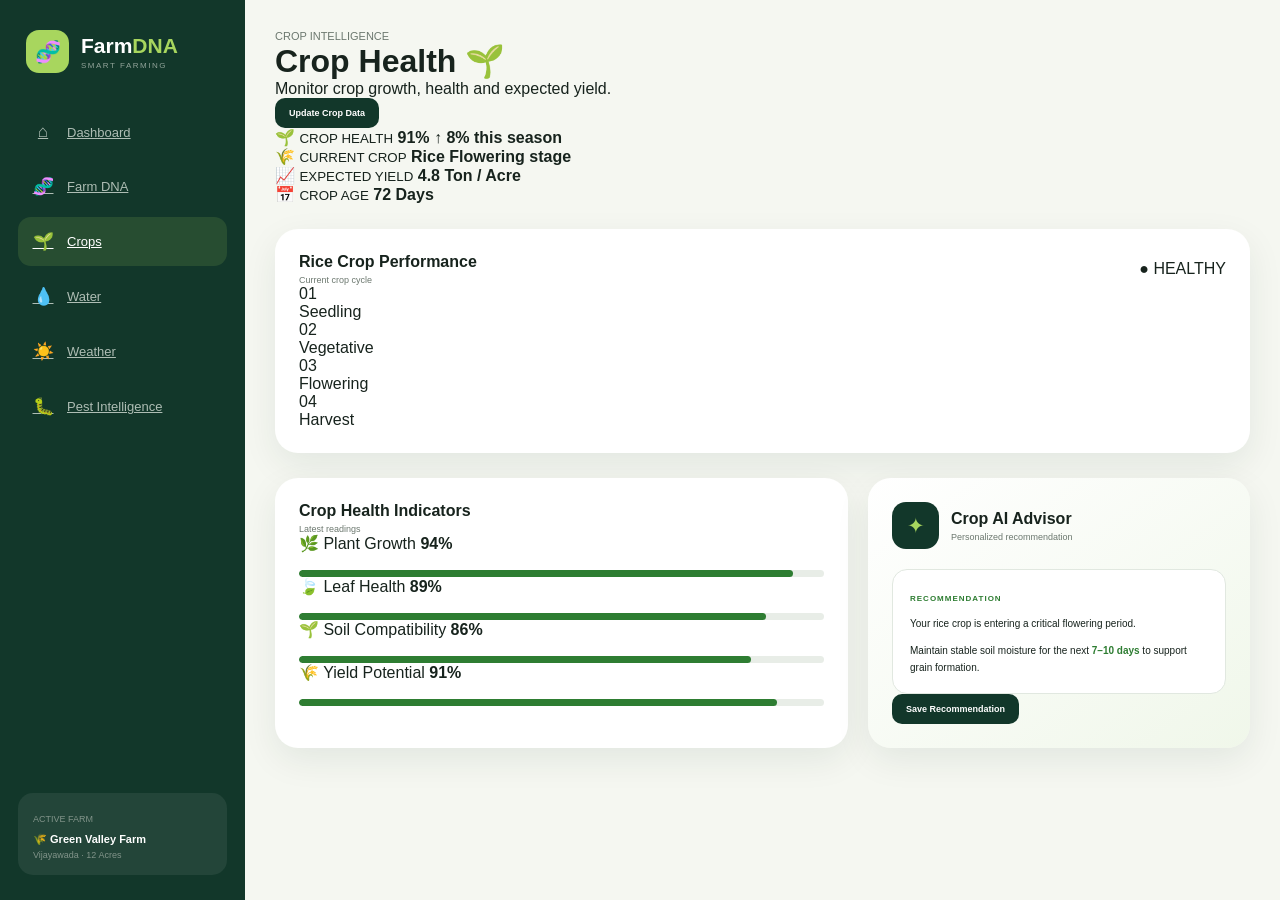
==== crops.html @ 9165e1a8 "Add crops.html for crop monitoring interface This file contains the HTML structure for the Crops pag" ====
<!DOCTYPE html>
<html lang="en">

<head>
    <meta charset="UTF-8">
    <meta name="viewport" content="width=device-width, initial-scale=1.0">

    <title>FarmDNA | Crops</title>

    <link rel="stylesheet" href="style.css">
</head>

<body>

<aside class="sidebar">

    <div class="logo">
        <div class="logo-icon">🧬</div>

        <div>
            <h2>Farm<span>DNA</span></h2>
            <p>SMART FARMING</p>
        </div>
    </div>

    <nav>

        <a href="index.html" class="nav-item">
            <span>⌂</span> Dashboard
        </a>

        <a href="dnapage.html" class="nav-item">
            <span>🧬</span> Farm DNA
        </a>

        <a href="crops.html" class="nav-item active">
            <span>🌱</span> Crops
        </a>

        <a href="water.html" class="nav-item">
            <span>💧</span> Water
        </a>

        <a href="weather.html" class="nav-item">
            <span>☀️</span> Weather
        </a>

        <a href="pest.html" class="nav-item">
            <span>🐛</span> Pest Intelligence
        </a>

    </nav>

    <div class="farm-mini">
        <small>ACTIVE FARM</small>
        <strong>🌾 Green Valley Farm</strong>
        <p>Vijayawada · 12 Acres</p>
    </div>

</aside>


<main class="main">

<header class="page-header">

    <div>
        <p class="date">CROP INTELLIGENCE</p>
        <h1>Crop Health 🌱</h1>
        <p class="page-subtitle">
            Monitor crop growth, health and expected yield.
        </p>
    </div>

    <button class="dark-btn"
        onclick="showToast('Crop Intelligence','Crop data updated successfully.')">
        Update Crop Data
    </button>

</header>


<section class="stats-grid">

    <div class="stat-card">
        <span>🌱</span>
        <small>CROP HEALTH</small>
        <strong>91%</strong>
        <b>↑ 8% this season</b>
    </div>

    <div class="stat-card">
        <span>🌾</span>
        <small>CURRENT CROP</small>
        <strong>Rice</strong>
        <b>Flowering stage</b>
    </div>

    <div class="stat-card">
        <span>📈</span>
        <small>EXPECTED YIELD</small>
        <strong>4.8</strong>
        <b>Ton / Acre</b>
    </div>

    <div class="stat-card">
        <span>📅</span>
        <small>CROP AGE</small>
        <strong>72</strong>
        <b>Days</b>
    </div>

</section>


<section class="section">

    <div class="card crop-main-card">

        <div class="card-header">

            <div>
                <h2>Rice Crop Performance</h2>
                <p>Current crop cycle</p>
            </div>

            <span class="status-pill">● HEALTHY</span>

        </div>


        <div class="crop-progress">

            <div class="crop-stage">
                <span>01</span>
                <p>Seedling</p>
            </div>

            <div class="stage-line completed"></div>

            <div class="crop-stage">
                <span>02</span>
                <p>Vegetative</p>
            </div>

            <div class="stage-line completed"></div>

            <div class="crop-stage current-stage">
                <span>03</span>
                <p>Flowering</p>
            </div>

            <div class="stage-line"></div>

            <div class="crop-stage">
                <span>04</span>
                <p>Harvest</p>
            </div>

        </div>

    </div>

</section>


<section class="two-column section">

    <div class="card">

        <div class="card-header">
            <div>
                <h2>Crop Health Indicators</h2>
                <p>Latest readings</p>
            </div>
        </div>


        <div class="indicator">

            <div>
                <span>🌿 Plant Growth</span>
                <strong>94%</strong>
            </div>

            <div class="progress">
                <div style="width:94%"></div>
            </div>

        </div>


        <div class="indicator">

            <div>
                <span>🍃 Leaf Health</span>
                <strong>89%</strong>
            </div>

            <div class="progress">
                <div style="width:89%"></div>
            </div>

        </div>


        <div class="indicator">

            <div>
                <span>🌱 Soil Compatibility</span>
                <strong>86%</strong>
            </div>

            <div class="progress">
                <div style="width:86%"></div>
            </div>

        </div>


        <div class="indicator">

            <div>
                <span>🌾 Yield Potential</span>
                <strong>91%</strong>
            </div>

            <div class="progress">
                <div style="width:91%"></div>
            </div>

        </div>

    </div>


    <div class="card ai-card">

        <div class="ai-title">

            <div class="ai-icon">✦</div>

            <div>
                <h2>Crop AI Advisor</h2>
                <p>Personalized recommendation</p>
            </div>

        </div>


        <div class="ai-message">

            <strong>RECOMMENDATION</strong>

            <p>
                Your rice crop is entering a critical
                flowering period.
            </p>

            <p>
                Maintain stable soil moisture for the
                next <b>7–10 days</b> to support grain
                formation.
            </p>

        </div>


        <button class="dark-btn full-btn"
            onclick="showToast('Crop AI','Recommendation saved to farm plan.')">
            Save Recommendation
        </button>

    </div>

</section>

</main>


<div id="toast" class="toast">
    <strong>FarmDNA</strong>
    <span>Action completed.</span>
</div>

<script src="script.js"></script>

</body>
</html>
---- style.css ----
:root {

    --forest: #12372A;
    --green: #2E7D32;
    --lime: #A8D65E;

    --background: #F5F7F1;
    --white: #FFFFFF;

    --text: #17231D;
    --muted: #6C786F;

    --border: #E1E8E0;

    --blue: #4B91B8;
    --red: #D95C4F;

    --shadow:
        0 12px 35px rgba(18,55,42,0.08);
}


* {
    margin: 0;
    padding: 0;
    box-sizing: border-box;
}


body {

    font-family:
        Inter,
        Arial,
        Helvetica,
        sans-serif;

    background: var(--background);

    color: var(--text);

    min-height: 100vh;
}


button {

    font-family: inherit;

    cursor: pointer;

    border: none;
}


/* =========================
SIDEBAR
========================= */

.sidebar {

    width: 245px;

    position: fixed;

    top: 0;
    bottom: 0;
    left: 0;

    background: var(--forest);

    color: white;

    padding: 25px 18px;

    z-index: 50;
}


.logo {

    display: flex;

    align-items: center;

    gap: 12px;

    padding: 5px 8px 35px;
}


.logo-icon {

    width: 43px;
    height: 43px;

    display: flex;

    justify-content: center;
    align-items: center;

    background: var(--lime);

    color: var(--forest);

    border-radius: 13px;

    font-size: 21px;
}


.logo h2 {

    font-size: 21px;
}


.logo h2 span {

    color: var(--lime);
}


.logo p {

    font-size: 8px;

    color: #91A399;

    margin-top: 3px;

    letter-spacing: 1.5px;
}


.sidebar nav {

    display: flex;

    flex-direction: column;

    gap: 6px;
}


.nav-item {

    width: 100%;

    padding: 14px;

    border-radius: 13px;

    background: transparent;

    color: #AEBDB4;

    text-align: left;

    display: flex;

    align-items: center;

    gap: 13px;

    font-size: 13px;

    transition: .2s;
}


.nav-item:hover {

    background: rgba(255,255,255,.07);

    color: white;
}


.nav-item.active {

    background:
        rgba(168,214,94,.14);

    color: white;
}


.nav-item span {

    width: 22px;

    text-align: center;

    font-size: 17px;
}


.farm-mini {

    position: absolute;

    left: 18px;
    right: 18px;
    bottom: 25px;

    padding: 15px;

    border-radius: 15px;

    background:
        rgba(255,255,255,.07);
}


.farm-mini small {

    color: #82948A;

    font-size: 9px;
}


.farm-mini strong {

    display: block;

    margin-top: 7px;

    font-size: 11px;
}


.farm-mini p {

    color: #82948A;

    font-size: 9px;

    margin-top: 4px;
}


/* =========================
MAIN
========================= */

.main {

    margin-left: 245px;

    padding: 30px;

    max-width: 1550px;
}


/* =========================
HEADER
========================= */

.header {

    display: flex;

    justify-content: space-between;

    align-items: center;

    margin-bottom: 20px;
}


.date {

    color: var(--muted);

    font-size: 11px;
}


.header h1 {

    font-size: 27px;

    margin-top: 7px;
}


.header-actions {

    display: flex;

    gap: 10px;

    align-items: center;
}


.notification {

    width: 43px;
    height: 43px;

    background: white;

    border: 1px solid var(--border);

    border-radius: 13px;

    font-size: 18px;

    position: relative;
}


.notification span {

    width: 7px;
    height: 7px;

    border-radius: 50%;

    background: var(--red);

    position: absolute;

    right: 9px;
    top: 8px;
}


.profile {

    width: 43px;
    height: 43px;

    border-radius: 13px;

    background: var(--forest);

    color: var(--lime);

    display: flex;

    align-items: center;
    justify-content: center;

    font-weight: bold;
}


/* =========================
FARM SELECTOR
========================= */

.farm-selector {

    display: flex;

    align-items: center;

    gap: 12px;

    background: white;

    border: 1px solid var(--border);

    border-radius: 15px;

    width: fit-content;

    padding: 9px 14px;

    margin-bottom: 20px;
}


.farm-selector-icon {

    width: 37px;
    height: 37px;

    background: #EEF5E8;

    border-radius: 11px;

    display: flex;

    align-items: center;
    justify-content: center;
}


.farm-selector small {

    display: block;

    color: var(--muted);

    font-size: 8px;
}


.farm-selector strong {

    display: block;

    margin-top: 3px;

    font-size: 12px;
}


.arrow {

    margin-left: 15px;

    color: var(--muted);
}


/* =========================
HERO
========================= */

.hero-section {

    display: grid;

    grid-template-columns:
        1.5fr .7fr;

    gap: 20px;
}


.hero {

    min-height: 280px;

    border-radius: 25px;

    padding: 32px;

    background: var(--forest);

    color: white;

    position: relative;

    overflow: hidden;
}


.hero:after {

    content: "";

    position: absolute;

    width: 420px;
    height: 420px;

    border: 1px solid
        rgba(168,214,94,.12);

    border-radius: 50%;

    right: -190px;

    top: -170px;
}


.hero-content {

    position: relative;

    z-index: 2;
}


.eyebrow {

    color: var(--lime);

    font-size: 10px;

    font-weight: bold;

    letter-spacing: 1.5px;
}


.hero h2 {

    font-size: 30px;

    line-height: 1.15;

    margin-top: 12px;
}


.hero h2 span {

    color: var(--lime);
}


.hero-description {

    color: #B6C6BC;

    max-width: 510px;

    font-size: 12px;

    line-height: 1.7;

    margin-top: 12px;
}


.primary-btn {

    margin-top: 23px;

    padding: 12px 17px;

    border-radius: 11px;

    background: var(--lime);

    color: var(--forest);

    font-weight: bold;

    font-size: 11px;

    transition: .2s;
}


.primary-btn:hover {

    transform: translateY(-2px);

    box-shadow:
        0 8px 20px
        rgba(168,214,94,.2);
}


.primary-btn span {

    margin-left: 8px;
}


/* =========================
DNA VISUAL
========================= */

.dna-visual {

    position: absolute;

    right: 65px;

    top: 57px;

    width: 165px;
    height: 165px;

    border-radius: 50%;

    border: 2px solid
        rgba(168,214,94,.45);

    display: flex;

    align-items: center;
    justify-content: center;
}


.orbit {

    position: absolute;

    border-radius: 50%;

    border: 1px dashed
        rgba(168,214,94,.3);
}


.orbit-1 {

    width: 125px;
    height: 125px;
}


.orbit-2 {

    width: 90px;
    height: 90px;

    border-style: solid;

    border-color:
        rgba(168,214,94,.18);
}


.dna-score {

    text-align: center;

    z-index: 2;
}


.dna-score strong {

    display: block;

    font-size: 37px;
}


.dna-score small {

    color: var(--lime);

    font-size: 8px;

    font-weight: bold;
}


/* =========================
WEATHER
========================= */

.weather-card {

    background: white;

    border-radius: 25px;

    padding: 24px;

    box-shadow: var(--shadow);
}


.weather-top {

    display: flex;

    justify-content: space-between;
}


.weather-top h3 {

    font-size: 14px;
}


.weather-top p {

    color: var(--muted);

    font-size: 9px;

    margin-top: 5px;
}


.weather-icon {

    font-size: 34px;
}


.temperature {

    font-size: 42px;

    font-weight: 800;

    margin-top: 22px;
}


.weather-status {

    color: var(--green);

    font-size: 10px;

    font-weight: bold;

    margin-top: 3px;
}


.weather-details {

    display: flex;

    gap: 23px;

    margin-top: 24px;
}


.weather-details small {

    display: block;

    color: var(--muted);

    font-size: 8px;
}


.weather-details strong {

    display: block;

    font-size: 11px;

    margin-top: 4px;
}


/* =========================
SECTIONS
========================= */

.section {

    margin-top: 25px;
}


.section-header {

    display: flex;

    justify-content: space-between;

    align-items: center;

    margin-bottom: 13px;
}


.section-header h2 {

    font-size: 16px;
}


.text-btn {

    background: transparent;

    color: var(--green);

    font-size: 10px;

    font-weight: bold;
}


/* =========================
QUICK ACTIONS
========================= */

.quick-actions {

    display: grid;

    grid-template-columns:
        repeat(6,1fr);

    gap: 11px;
}


.quick-card {

    background: white;

    border: 1px solid var(--border);

    border-radius: 16px;

    padding: 16px 10px;

    transition: .2s;
}


.quick-card:hover {

    transform: translateY(-4px);

    box-shadow: var(--shadow);
}


.quick-card div {

    width: 40px;
    height: 40px;

    margin: auto;

    border-radius: 11px;

    background: #EEF5E8;

    display: flex;

    align-items: center;
    justify-content: center;

    font-size: 18px;
}


.quick-card span {

    display: block;

    margin-top: 9px;

    font-size: 10px;

    font-weight: bold;

    color: var(--text);
}


/* =========================
TWO COLUMN
========================= */

.two-column {

    display: grid;

    grid-template-columns:
        1.2fr .8fr;

    gap: 20px;
}


.card {

    background: white;

    border-radius: 23px;

    padding: 24px;

    box-shadow: var(--shadow);
}


.card-header {

    display: flex;

    justify-content: space-between;

    align-items: center;
}


.card-header h2 {

    font-size: 16px;
}


.card-header p {

    color: var(--muted);

    font-size: 9px;

    margin-top: 4px;
}


/* =========================
DNA PASSPORT
========================= */

.dna-passport {

    display: flex;

    align-items: center;

    gap: 30px;

    margin-top: 22px;
}


.dna-ring {

    width: 175px;
    height: 175px;

    flex-shrink: 0;

    border-radius: 50%;

    background:
        conic-gradient(
            var(--green)
            0deg 313deg,
            #E5EAE3
            313deg 360deg
        );

    display: flex;

    align-items: center;
    justify-content: center;
}


.dna-ring-inner {

    width: 133px;
    height: 133px;

    background: white;

    border-radius: 50%;

    display: flex;

    align-items: center;
    justify-content: center;

    flex-direction: column;
}


.dna-ring-inner strong {

    font-size: 38px;
}


.dna-ring-inner small {

    color: var(--muted);

    font-size: 8px;

    margin-top: 2px;
}


.dna-properties {

    display: grid;

    grid-template-columns:
        repeat(2,1fr);

    gap: 9px;

    flex: 1;
}


.property {

    padding: 11px;

    border-radius: 13px;

    background: var(--background);
}


.property span {

    display: block;

    color: var(--muted);

    font-size: 9px;
}


.property strong {

    display: block;

    font-size: 16px;

    margin-top: 4px;
}


.property small {

    color: var(--green);

    font-size: 7px;

    font-weight: bold;
}


/* =========================
AI
========================= */

.ai-card {

    background:
        linear-gradient(
            145deg,
            #FFFFFF,
            #F0F7EA
        );
}


.ai-title {

    display: flex;

    align-items: center;

    gap: 12px;
}


.ai-icon {

    width: 47px;
    height: 47px;

    border-radius: 14px;

    background: var(--forest);

    color: var(--lime);

    display: flex;

    justify-content: center;
    align-items: center;

    font-size: 21px;
}


.ai-title h2 {

    font-size: 16px;
}


.ai-title p {

    color: var(--muted);

    font-size: 9px;

    margin-top: 4px;
}


.ai-message {

    background: white;

    border: 1px solid var(--border);

    padding: 17px;

    border-radius: 15px;

    margin-top: 20px;
}


.ai-message strong {

    color: var(--green);

    font-size: 8px;

    letter-spacing: 1px;
}


.ai-message p {

    font-size: 10px;

    line-height: 1.7;

    margin-top: 10px;
}


.ai-message b {

    color: var(--green);
}


.ai-footer {

    display: flex;

    justify-content: space-between;

    align-items: center;

    margin-top: 17px;
}


.ai-footer small {

    color: var(--muted);

    font-size: 7px;
}


.ai-footer strong {

    display: block;

    color: var(--green);

    font-size: 11px;

    margin-top: 3px;
}


.dark-btn {

    background: var(--forest);

    color: white;

    padding: 10px 14px;

    border-radius: 10px;

    font-size: 9px;

    font-weight: bold;
}


/* =========================
METRICS
========================= */

.metrics {

    display: grid;

    grid-template-columns:
        repeat(3,1fr);

    gap: 18px;
}


.metric-card {

    background: white;

    border-radius: 20px;

    padding: 21px;

    box-shadow: var(--shadow);
}


.metric-header {

    display: flex;

    justify-content: space-between;

    align-items: center;
}


.metric-header h3 {

    font-size: 13px;
}


.metric-header span {

    width: 35px;
    height: 35px;

    border-radius: 11px;

    background: #EEF5E8;

    display: flex;

    justify-content: center;
    align-items: center;
}


.metric-number {

    font-size: 30px;

    font-weight: 800;

    margin-top: 18px;
}


.metric-number span {

    color: var(--muted);

    font-size: 12px;
}


.metric-card > p {

    color: var(--muted);

    font-size: 9px;

    margin-top: 4px;
}


.progress {

    height: 7px;

    border-radius: 10px;

    background: #E8EDE7;

    overflow: hidden;

    margin-top: 17px;
}


.progress div {

    height: 100%;

    border-radius: 10px;

    background: var(--green);
}


.metric-footer {

    display: flex;

    justify-content: space-between;

    margin-top: 11px;

    color: var(--muted);

    font-size: 8px;
}


.metric-footer b {

    color: var(--green);
}


/* =========================
EVOLUTION
========================= */

.evolution {

    margin-top: 20px;
}


.year {

    padding: 8px 11px;

    border-radius: 9px;

    background: var(--background);

    color: var(--muted);

    font-size: 8px;
}


.chart {

    height: 145px;

    display: flex;

    align-items: flex-end;

    gap: 17px;

    padding: 20px 15px 0;

    margin-top: 10px;
}


.bar {

    flex: 1;

    max-width: 120px;

    background: #DDE8D9;

    border-radius: 8px 8px 2px 2px;

    display: flex;

    align-items: center;

    justify-content: flex-start;

    flex-direction: column;

    transition: .25s;
}


.bar span {

    margin-top: -20px;

    font-size: 9px;

    font-weight: bold;
}


.bar:hover,
.active-bar {

    background: var(--green);
}


.chart-labels {

    display: flex;

    justify-content: space-around;

    color: var(--muted);

    font-size: 9px;

    margin-top: 8px;
}


/* =========================
TOAST
========================= */

.toast {

    position: fixed;

    right: 25px;

    bottom: 25px;

    background: var(--forest);

    color: white;

    padding: 15px 18px;

    border-radius: 13px;

    display: flex;

    flex-direction: column;

    gap: 4px;

    box-shadow:
        0 12px 35px
        rgba(0,0,0,.2);

    transform:
        translateY(120px);

    opacity: 0;

    transition: .3s;

    z-index: 999;
}


.toast.show {

    transform:
        translateY(0);

    opacity: 1;
}


.toast strong {

    color: var(--lime);

    font-size: 11px;
}


.toast span {

    color: #B9C8BF;

    font-size: 9px;
}


/* =========================
MOBILE
========================= */

.mobile-nav {

    display: none;
}


@media(max-width:1100px) {

    .quick-actions {

        grid-template-columns:
            repeat(3,1fr);
    }

    .hero-section {

        grid-template-columns: 1fr;
    }

    .two-column {

        grid-template-columns: 1fr;
    }

}


@media(max-width:750px) {

    .sidebar {

        display: none;
    }

    .main {

        margin-left: 0;

        padding:
            20px 15px 100px;
    }

    .header h1 {

        font-size: 21px;
    }

    .profile {

        display: none;
    }

    .hero {

        min-height: 350px;

        padding: 25px;
    }

    .hero h2 {

        font-size: 25px;
    }

    .dna-visual {

        width: 125px;
        height: 125px;

        right: 25px;

        top: auto;
        bottom: 25px;
    }

    .orbit-1 {

        width: 95px;
        height: 95px;
    }

    .orbit-2 {

        width: 70px;
        height: 70px;
    }

    .dna-score strong {

        font-size: 28px;
    }

    .quick-actions {

        grid-template-columns:
            repeat(3,1fr);
    }

    .dna-passport {

        flex-direction: column;
    }

    .dna-properties {

        width: 100%;
    }

    .metrics {

        grid-template-columns: 1fr;
    }

    .mobile-nav {

        display: flex;

        position: fixed;

        left: 14px;
        right: 14px;
        bottom: 14px;

        height: 62px;

        background:
            rgba(18,55,42,.97);

        border-radius: 20px;

        justify-content:
            space-around;

        align-items: center;

        z-index: 100;
    }

    .mobile-nav button {

        background: transparent;

        color: #AABBB0;

        font-size: 20px;
    }

    .mobile-nav button.active {

        color: var(--lime);
    }

}


@media(max-width:430px) {

    .quick-card {

        padding: 12px 5px;
    }

    .quick-card span {

        font-size: 8px;
    }

    .dna-properties {

        gap: 6px;
    }

    .property {

        padding: 9px;
    }

}
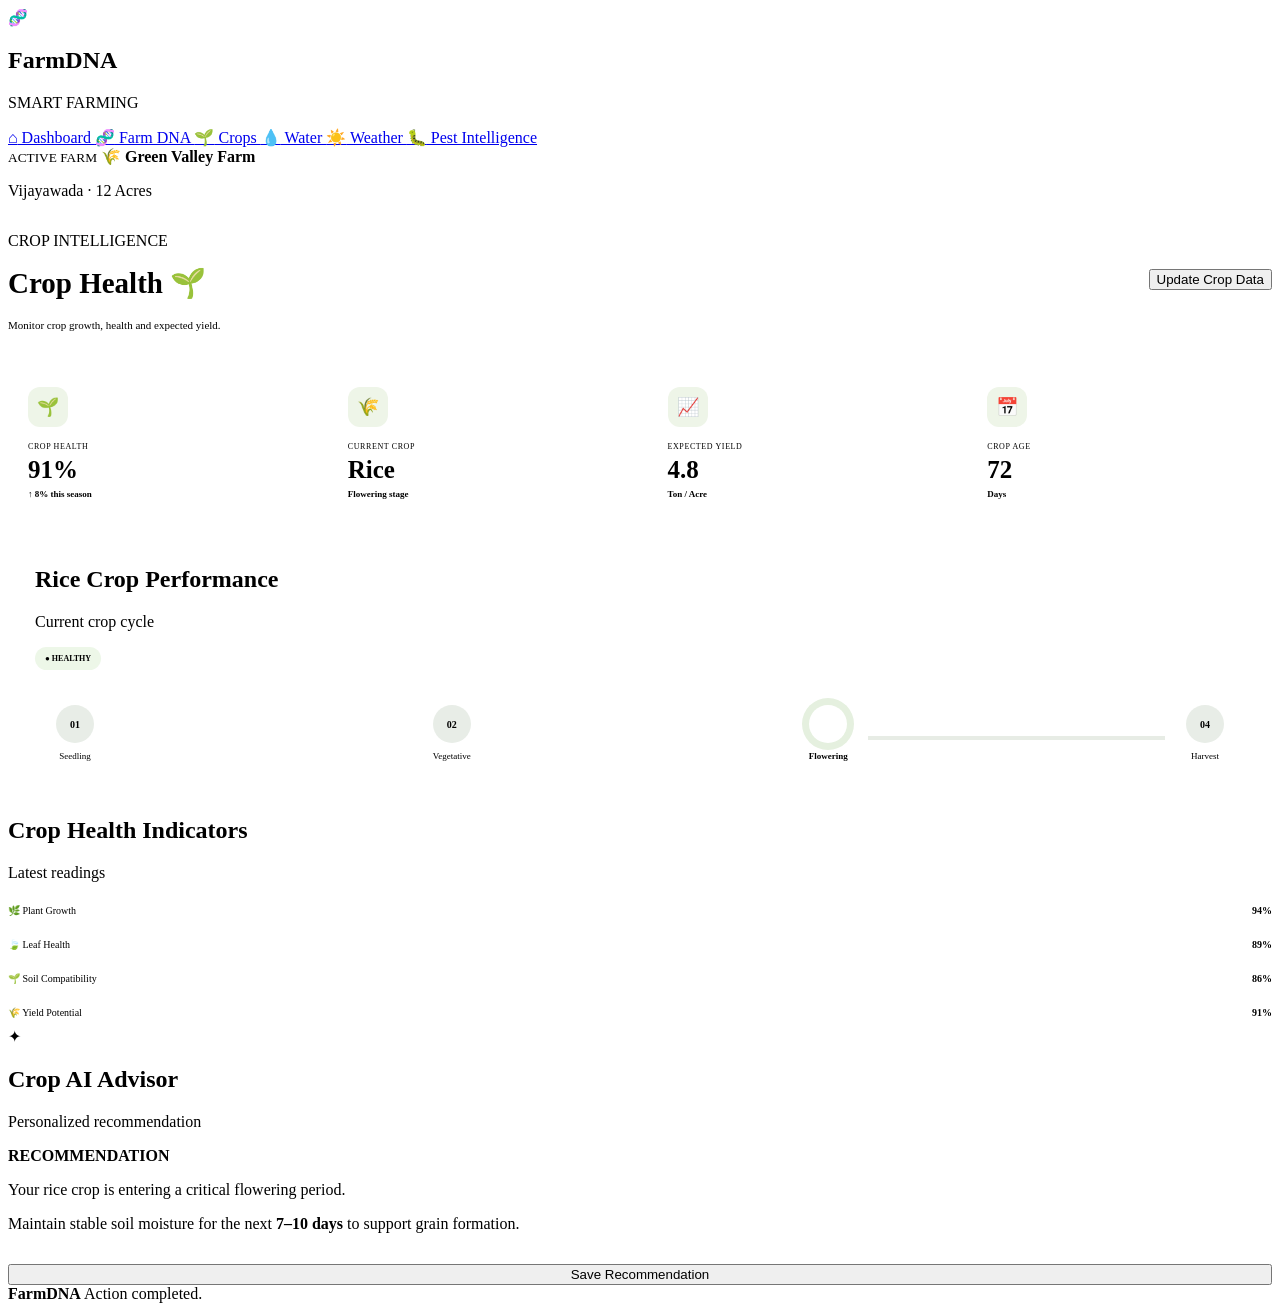
==== commit aa98bc74: "Refactor sidebar and main content structure" ====
--- a/crops.html
+++ b/crops.html
@@ -12,278 +12,538 @@
 
 <body>
 
-<aside class="sidebar">
-
-    <div class="logo">
-        <div class="logo-icon">🧬</div>
-
-        <div>
-            <h2>Farm<span>DNA</span></h2>
-            <p>SMART FARMING</p>
+    <!-- =========================
+         SIDEBAR
+    ========================== -->
+
+    <aside class="sidebar">
+
+        <div class="logo">
+
+            <div class="logo-icon">🧬</div>
+
+            <div>
+                <h2>Farm<span>DNA</span></h2>
+                <p>SMART FARMING</p>
+            </div>
+
         </div>
+
+
+        <nav>
+
+            <a href="index.html" class="nav-item">
+                <span>⌂</span>
+                Dashboard
+            </a>
+
+            <a href="dnapage.html" class="nav-item">
+                <span>🧬</span>
+                Farm DNA
+            </a>
+
+            <a href="crops.html" class="nav-item active">
+                <span>🌱</span>
+                Crops
+            </a>
+
+            <a href="water.html" class="nav-item">
+                <span>💧</span>
+                Water
+            </a>
+
+            <a href="weather.html" class="nav-item">
+                <span>☀️</span>
+                Weather
+            </a>
+
+            <a href="pest.html" class="nav-item">
+                <span>🐛</span>
+                Pest Intelligence
+            </a>
+
+        </nav>
+
+
+        <div class="farm-mini">
+
+            <small>ACTIVE FARM</small>
+
+            <strong>
+                🌾 Green Valley Farm
+            </strong>
+
+            <p>
+                Vijayawada · 12 Acres
+            </p>
+
+        </div>
+
+    </aside>
+
+
+
+    <!-- =========================
+         MAIN CONTENT
+    ========================== -->
+
+    <main class="main">
+
+
+        <!-- HEADER -->
+
+        <header class="page-header">
+
+            <div>
+
+                <p class="date">
+                    CROP INTELLIGENCE
+                </p>
+
+                <h1>
+                    Crop Health 🌱
+                </h1>
+
+                <p class="page-subtitle">
+                    Monitor crop growth, health and expected yield.
+                </p>
+
+            </div>
+
+
+            <button
+                class="dark-btn"
+                id="updateCropBtn">
+
+                Update Crop Data
+
+            </button>
+
+        </header>
+
+
+
+        <!-- =========================
+             STATISTICS
+        ========================== -->
+
+        <section class="stats-grid">
+
+
+            <div class="stat-card">
+
+                <span>🌱</span>
+
+                <small>
+                    CROP HEALTH
+                </small>
+
+                <strong>
+                    91%
+                </strong>
+
+                <b>
+                    ↑ 8% this season
+                </b>
+
+            </div>
+
+
+
+            <div class="stat-card">
+
+                <span>🌾</span>
+
+                <small>
+                    CURRENT CROP
+                </small>
+
+                <strong>
+                    Rice
+                </strong>
+
+                <b>
+                    Flowering stage
+                </b>
+
+            </div>
+
+
+
+            <div class="stat-card">
+
+                <span>📈</span>
+
+                <small>
+                    EXPECTED YIELD
+                </small>
+
+                <strong>
+                    4.8
+                </strong>
+
+                <b>
+                    Ton / Acre
+                </b>
+
+            </div>
+
+
+
+            <div class="stat-card">
+
+                <span>📅</span>
+
+                <small>
+                    CROP AGE
+                </small>
+
+                <strong>
+                    72
+                </strong>
+
+                <b>
+                    Days
+                </b>
+
+            </div>
+
+        </section>
+
+
+
+        <!-- =========================
+             CROP PERFORMANCE
+        ========================== -->
+
+        <section class="section">
+
+            <div class="card crop-main-card">
+
+                <div class="card-header">
+
+                    <div>
+
+                        <h2>
+                            Rice Crop Performance
+                        </h2>
+
+                        <p>
+                            Current crop cycle
+                        </p>
+
+                    </div>
+
+
+                    <span class="status-pill">
+                        ● HEALTHY
+                    </span>
+
+                </div>
+
+
+
+                <div class="crop-progress">
+
+
+                    <div class="crop-stage">
+
+                        <span>
+                            01
+                        </span>
+
+                        <p>
+                            Seedling
+                        </p>
+
+                    </div>
+
+
+
+                    <div class="stage-line completed"></div>
+
+
+
+                    <div class="crop-stage">
+
+                        <span>
+                            02
+                        </span>
+
+                        <p>
+                            Vegetative
+                        </p>
+
+                    </div>
+
+
+
+                    <div class="stage-line completed"></div>
+
+
+
+                    <div class="crop-stage current-stage">
+
+                        <span>
+                            03
+                        </span>
+
+                        <p>
+                            Flowering
+                        </p>
+
+                    </div>
+
+
+
+                    <div class="stage-line"></div>
+
+
+
+                    <div class="crop-stage">
+
+                        <span>
+                            04
+                        </span>
+
+                        <p>
+                            Harvest
+                        </p>
+
+                    </div>
+
+                </div>
+
+            </div>
+
+        </section>
+
+
+
+        <!-- =========================
+             TWO COLUMN SECTION
+        ========================== -->
+
+        <section class="two-column section">
+
+
+            <!-- CROP INDICATORS -->
+
+            <div class="card">
+
+                <div class="card-header">
+
+                    <div>
+
+                        <h2>
+                            Crop Health Indicators
+                        </h2>
+
+                        <p>
+                            Latest readings
+                        </p>
+
+                    </div>
+
+                </div>
+
+
+
+                <!-- Plant Growth -->
+
+                <div class="indicator">
+
+                    <div>
+
+                        <span>
+                            🌿 Plant Growth
+                        </span>
+
+                        <strong>
+                            94%
+                        </strong>
+
+                    </div>
+
+                    <div class="progress">
+
+                        <div style="width:94%"></div>
+
+                    </div>
+
+                </div>
+
+
+
+                <!-- Leaf Health -->
+
+                <div class="indicator">
+
+                    <div>
+
+                        <span>
+                            🍃 Leaf Health
+                        </span>
+
+                        <strong>
+                            89%
+                        </strong>
+
+                    </div>
+
+                    <div class="progress">
+
+                        <div style="width:89%"></div>
+
+                    </div>
+
+                </div>
+
+
+
+                <!-- Soil Compatibility -->
+
+                <div class="indicator">
+
+                    <div>
+
+                        <span>
+                            🌱 Soil Compatibility
+                        </span>
+
+                        <strong>
+                            86%
+                        </strong>
+
+                    </div>
+
+                    <div class="progress">
+
+                        <div style="width:86%"></div>
+
+                    </div>
+
+                </div>
+
+
+
+                <!-- Yield Potential -->
+
+                <div class="indicator">
+
+                    <div>
+
+                        <span>
+                            🌾 Yield Potential
+                        </span>
+
+                        <strong>
+                            91%
+                        </strong>
+
+                    </div>
+
+                    <div class="progress">
+
+                        <div style="width:91%"></div>
+
+                    </div>
+
+                </div>
+
+            </div>
+
+
+
+            <!-- =========================
+                 AI ADVISOR
+            ========================== -->
+
+            <div class="card ai-card">
+
+                <div class="ai-title">
+
+                    <div class="ai-icon">
+                        ✦
+                    </div>
+
+                    <div>
+
+                        <h2>
+                            Crop AI Advisor
+                        </h2>
+
+                        <p>
+                            Personalized recommendation
+                        </p>
+
+                    </div>
+
+                </div>
+
+
+
+                <div class="ai-message">
+
+                    <strong>
+                        RECOMMENDATION
+                    </strong>
+
+                    <p>
+                        Your rice crop is entering a critical
+                        flowering period.
+                    </p>
+
+                    <p>
+                        Maintain stable soil moisture for the
+                        next <b>7–10 days</b> to support grain
+                        formation.
+                    </p>
+
+                </div>
+
+
+
+                <button
+                    class="dark-btn full-btn"
+                    id="saveRecommendationBtn">
+
+                    Save Recommendation
+
+                </button>
+
+            </div>
+
+        </section>
+
+    </main>
+
+
+
+    <!-- =========================
+         TOAST
+    ========================== -->
+
+    <div
+        id="toast"
+        class="toast">
+
+        <strong>
+            FarmDNA
+        </strong>
+
+        <span>
+            Action completed.
+        </span>
+
     </div>
 
-    <nav>
-
-        <a href="index.html" class="nav-item">
-            <span>⌂</span> Dashboard
-        </a>
-
-        <a href="dnapage.html" class="nav-item">
-            <span>🧬</span> Farm DNA
-        </a>
-
-        <a href="crops.html" class="nav-item active">
-            <span>🌱</span> Crops
-        </a>
-
-        <a href="water.html" class="nav-item">
-            <span>💧</span> Water
-        </a>
-
-        <a href="weather.html" class="nav-item">
-            <span>☀️</span> Weather
-        </a>
-
-        <a href="pest.html" class="nav-item">
-            <span>🐛</span> Pest Intelligence
-        </a>
-
-    </nav>
-
-    <div class="farm-mini">
-        <small>ACTIVE FARM</small>
-        <strong>🌾 Green Valley Farm</strong>
-        <p>Vijayawada · 12 Acres</p>
-    </div>
-
-</aside>
-
-
-<main class="main">
-
-<header class="page-header">
-
-    <div>
-        <p class="date">CROP INTELLIGENCE</p>
-        <h1>Crop Health 🌱</h1>
-        <p class="page-subtitle">
-            Monitor crop growth, health and expected yield.
-        </p>
-    </div>
-
-    <button class="dark-btn"
-        onclick="showToast('Crop Intelligence','Crop data updated successfully.')">
-        Update Crop Data
-    </button>
-
-</header>
-
-
-<section class="stats-grid">
-
-    <div class="stat-card">
-        <span>🌱</span>
-        <small>CROP HEALTH</small>
-        <strong>91%</strong>
-        <b>↑ 8% this season</b>
-    </div>
-
-    <div class="stat-card">
-        <span>🌾</span>
-        <small>CURRENT CROP</small>
-        <strong>Rice</strong>
-        <b>Flowering stage</b>
-    </div>
-
-    <div class="stat-card">
-        <span>📈</span>
-        <small>EXPECTED YIELD</small>
-        <strong>4.8</strong>
-        <b>Ton / Acre</b>
-    </div>
-
-    <div class="stat-card">
-        <span>📅</span>
-        <small>CROP AGE</small>
-        <strong>72</strong>
-        <b>Days</b>
-    </div>
-
-</section>
-
-
-<section class="section">
-
-    <div class="card crop-main-card">
-
-        <div class="card-header">
-
-            <div>
-                <h2>Rice Crop Performance</h2>
-                <p>Current crop cycle</p>
-            </div>
-
-            <span class="status-pill">● HEALTHY</span>
-
-        </div>
-
-
-        <div class="crop-progress">
-
-            <div class="crop-stage">
-                <span>01</span>
-                <p>Seedling</p>
-            </div>
-
-            <div class="stage-line completed"></div>
-
-            <div class="crop-stage">
-                <span>02</span>
-                <p>Vegetative</p>
-            </div>
-
-            <div class="stage-line completed"></div>
-
-            <div class="crop-stage current-stage">
-                <span>03</span>
-                <p>Flowering</p>
-            </div>
-
-            <div class="stage-line"></div>
-
-            <div class="crop-stage">
-                <span>04</span>
-                <p>Harvest</p>
-            </div>
-
-        </div>
-
-    </div>
-
-</section>
-
-
-<section class="two-column section">
-
-    <div class="card">
-
-        <div class="card-header">
-            <div>
-                <h2>Crop Health Indicators</h2>
-                <p>Latest readings</p>
-            </div>
-        </div>
-
-
-        <div class="indicator">
-
-            <div>
-                <span>🌿 Plant Growth</span>
-                <strong>94%</strong>
-            </div>
-
-            <div class="progress">
-                <div style="width:94%"></div>
-            </div>
-
-        </div>
-
-
-        <div class="indicator">
-
-            <div>
-                <span>🍃 Leaf Health</span>
-                <strong>89%</strong>
-            </div>
-
-            <div class="progress">
-                <div style="width:89%"></div>
-            </div>
-
-        </div>
-
-
-        <div class="indicator">
-
-            <div>
-                <span>🌱 Soil Compatibility</span>
-                <strong>86%</strong>
-            </div>
-
-            <div class="progress">
-                <div style="width:86%"></div>
-            </div>
-
-        </div>
-
-
-        <div class="indicator">
-
-            <div>
-                <span>🌾 Yield Potential</span>
-                <strong>91%</strong>
-            </div>
-
-            <div class="progress">
-                <div style="width:91%"></div>
-            </div>
-
-        </div>
-
-    </div>
-
-
-    <div class="card ai-card">
-
-        <div class="ai-title">
-
-            <div class="ai-icon">✦</div>
-
-            <div>
-                <h2>Crop AI Advisor</h2>
-                <p>Personalized recommendation</p>
-            </div>
-
-        </div>
-
-
-        <div class="ai-message">
-
-            <strong>RECOMMENDATION</strong>
-
-            <p>
-                Your rice crop is entering a critical
-                flowering period.
-            </p>
-
-            <p>
-                Maintain stable soil moisture for the
-                next <b>7–10 days</b> to support grain
-                formation.
-            </p>
-
-        </div>
-
-
-        <button class="dark-btn full-btn"
-            onclick="showToast('Crop AI','Recommendation saved to farm plan.')">
-            Save Recommendation
-        </button>
-
-    </div>
-
-</section>
-
-</main>
-
-
-<div id="toast" class="toast">
-    <strong>FarmDNA</strong>
-    <span>Action completed.</span>
-</div>
-
-<script src="script.js"></script>
+
+
+    <!-- JAVASCRIPT -->
+
+    <script src="script.js"></script>
 
 </body>
+
 </html>
--- a/style.css
+++ b/style.css
@@ -1,1654 +1,1429 @@
-:root {
-
-    --forest: #12372A;
-    --green: #2E7D32;
-    --lime: #A8D65E;
-
-    --background: #F5F7F1;
-    --white: #FFFFFF;
-
-    --text: #17231D;
-    --muted: #6C786F;
-
-    --border: #E1E8E0;
-
-    --blue: #4B91B8;
-    --red: #D95C4F;
-
-    --shadow:
-        0 12px 35px rgba(18,55,42,0.08);
-}
-
-
-* {
-    margin: 0;
-    padding: 0;
-    box-sizing: border-box;
-}
-
-
-body {
-
-    font-family:
-        Inter,
-        Arial,
-        Helvetica,
-        sans-serif;
-
-    background: var(--background);
-
-    color: var(--text);
-
-    min-height: 100vh;
-}
-
-
-button {
-
-    font-family: inherit;
-
-    cursor: pointer;
-
-    border: none;
-}
-
-
-/* =========================
-SIDEBAR
-========================= */
-
-.sidebar {
-
-    width: 245px;
-
-    position: fixed;
-
-    top: 0;
-    bottom: 0;
-    left: 0;
+/* =========================================
+   FARM DNA - ADDITIONAL PAGE STYLES
+========================================= */
+
+
+/* PAGE HEADER */
+
+.page-header {
+
+    display: flex;
+
+    justify-content: space-between;
+
+    align-items: center;
+
+    margin-bottom: 25px;
+
+}
+
+
+.page-header h1 {
+
+    font-size: 29px;
+
+    margin-top: 7px;
+
+}
+
+
+.page-subtitle {
+
+    color: var(--muted);
+
+    font-size: 11px;
+
+    margin-top: 6px;
+
+}
+
+
+/* BADGES */
+
+.badge {
+
+    display: inline-block;
+
+    padding: 7px 10px;
+
+    border-radius: 8px;
+
+    background: rgba(168,214,94,.14);
+
+    color: var(--lime);
+
+    font-size: 8px;
+
+    font-weight: bold;
+
+    letter-spacing: 1px;
+
+}
+
+
+.status-pill {
+
+    padding: 7px 10px;
+
+    border-radius: 20px;
+
+    background: #EDF7E8;
+
+    color: var(--green);
+
+    font-size: 8px;
+
+    font-weight: bold;
+
+}
+
+
+/* DNA HERO */
+
+.dna-hero {
 
     background: var(--forest);
 
     color: white;
 
-    padding: 25px 18px;
-
-    z-index: 50;
-}
-
-
-.logo {
-
-    display: flex;
-
-    align-items: center;
-
-    gap: 12px;
-
-    padding: 5px 8px 35px;
-}
-
-
-.logo-icon {
-
-    width: 43px;
-    height: 43px;
+    border-radius: 25px;
+
+    padding: 35px;
+
+    min-height: 260px;
+
+    display: flex;
+
+    align-items: center;
+
+    justify-content: space-between;
+
+    overflow: hidden;
+
+    position: relative;
+
+}
+
+
+.dna-hero h2 {
+
+    font-size: 34px;
+
+    margin-top: 15px;
+
+}
+
+
+.dna-hero p {
+
+    color: #B8C9BF;
+
+    font-size: 11px;
+
+    margin-top: 6px;
+
+}
+
+
+.dna-score-large {
+
+    display: flex;
+
+    align-items: center;
+
+    gap: 15px;
+
+    margin-top: 25px;
+
+}
+
+
+.dna-score-large strong {
+
+    font-size: 45px;
+
+    color: var(--lime);
+
+}
+
+
+.dna-score-large span {
+
+    display: block;
+
+    color: #9CAFA3;
+
+    font-size: 8px;
+
+    letter-spacing: 1px;
+
+}
+
+
+.dna-score-large p {
+
+    margin-top: 4px;
+
+    color: white;
+
+}
+
+
+.dna-large-ring {
+
+    width: 190px;
+
+    height: 190px;
+
+    border-radius: 50%;
+
+    border: 2px solid rgba(168,214,94,.55);
 
     display: flex;
 
     justify-content: center;
-    align-items: center;
-
-    background: var(--lime);
-
-    color: var(--forest);
-
-    border-radius: 13px;
+
+    align-items: center;
+
+    background:
+
+        radial-gradient(
+            circle,
+            rgba(168,214,94,.12),
+            transparent 60%
+        );
+
+}
+
+
+.dna-large-ring div {
+
+    text-align: center;
+
+}
+
+
+.dna-large-ring strong {
+
+    font-size: 48px;
+
+    display: block;
+
+}
+
+
+.dna-large-ring small {
+
+    color: var(--lime);
+
+    font-size: 8px;
+
+    font-weight: bold;
+
+}
+
+
+/* DNA GRID */
+
+.dna-grid {
+
+    display: grid;
+
+    grid-template-columns:
+        repeat(3,1fr);
+
+    gap: 15px;
+
+}
+
+
+.dna-detail-card {
+
+    background: white;
+
+    border: 1px solid var(--border);
+
+    border-radius: 18px;
+
+    padding: 20px;
+
+    transition: .2s;
+
+}
+
+
+.dna-detail-card:hover {
+
+    transform: translateY(-3px);
+
+    box-shadow: var(--shadow);
+
+}
+
+
+.dna-detail-card > span {
+
+    width: 42px;
+
+    height: 42px;
+
+    background: #EEF5E8;
+
+    border-radius: 12px;
+
+    display: flex;
+
+    align-items: center;
+
+    justify-content: center;
+
+    font-size: 20px;
+
+}
+
+
+.dna-detail-card h3 {
+
+    font-size: 13px;
+
+    margin-top: 15px;
+
+}
+
+
+.dna-detail-card strong {
+
+    display: block;
+
+    color: var(--green);
 
     font-size: 21px;
-}
-
-
-.logo h2 {
-
-    font-size: 21px;
-}
-
-
-.logo h2 span {
-
-    color: var(--lime);
-}
-
-
-.logo p {
+
+    margin-top: 8px;
+
+}
+
+
+.dna-detail-card p {
+
+    color: var(--muted);
+
+    font-size: 9px;
+
+    line-height: 1.6;
+
+    margin-top: 7px;
+
+}
+
+
+/* BIG CHART */
+
+.big-chart {
+
+    height: 220px;
+
+    display: flex;
+
+    align-items: flex-end;
+
+    gap: 25px;
+
+    padding: 35px 20px 0;
+
+}
+
+
+.chart-column {
+
+    height: 100%;
+
+    flex: 1;
+
+    display: flex;
+
+    align-items: center;
+
+    flex-direction: column;
+
+    justify-content: flex-end;
+
+}
+
+
+.chart-column strong {
+
+    font-size: 10px;
+
+    margin-bottom: 5px;
+
+}
+
+
+.chart-column div {
+
+    width: 100%;
+
+    max-width: 65px;
+
+    background: #DCE8D8;
+
+    border-radius: 8px 8px 2px 2px;
+
+}
+
+
+.chart-column.current div {
+
+    background: var(--green);
+
+}
+
+
+.chart-column small {
+
+    margin-top: 8px;
+
+    color: var(--muted);
+
+    font-size: 9px;
+
+}
+
+
+/* STATS */
+
+.stats-grid {
+
+    display: grid;
+
+    grid-template-columns:
+        repeat(4,1fr);
+
+    gap: 15px;
+
+}
+
+
+.stat-card {
+
+    background: white;
+
+    border: 1px solid var(--border);
+
+    border-radius: 19px;
+
+    padding: 20px;
+
+    box-shadow: var(--shadow);
+
+}
+
+
+.stat-card > span {
+
+    width: 40px;
+
+    height: 40px;
+
+    background: #EEF5E8;
+
+    display: flex;
+
+    justify-content: center;
+
+    align-items: center;
+
+    border-radius: 12px;
+
+    font-size: 18px;
+
+}
+
+
+.stat-card small {
+
+    display: block;
+
+    color: var(--muted);
 
     font-size: 8px;
 
-    color: #91A399;
+    letter-spacing: .6px;
+
+    margin-top: 15px;
+
+}
+
+
+.stat-card strong {
+
+    display: block;
+
+    font-size: 25px;
+
+    margin-top: 5px;
+
+}
+
+
+.stat-card b {
+
+    display: block;
+
+    color: var(--green);
+
+    font-size: 9px;
+
+    margin-top: 5px;
+
+}
+
+
+/* CROP STAGES */
+
+.crop-main-card {
+
+    padding: 27px;
+
+}
+
+
+.crop-progress {
+
+    display: flex;
+
+    align-items: center;
+
+    margin-top: 40px;
+
+}
+
+
+.crop-stage {
+
+    text-align: center;
+
+    min-width: 80px;
+
+}
+
+
+.crop-stage span {
+
+    width: 38px;
+
+    height: 38px;
+
+    margin: auto;
+
+    border-radius: 50%;
+
+    background: #E8EDE7;
+
+    color: var(--muted);
+
+    display: flex;
+
+    justify-content: center;
+
+    align-items: center;
+
+    font-size: 10px;
+
+    font-weight: bold;
+
+}
+
+
+.crop-stage p {
+
+    font-size: 9px;
+
+    color: var(--muted);
+
+    margin-top: 8px;
+
+}
+
+
+.crop-stage.current-stage span {
+
+    background: var(--green);
+
+    color: white;
+
+    box-shadow: 0 0 0 7px #E5F0DF;
+
+}
+
+
+.crop-stage.current-stage p {
+
+    color: var(--green);
+
+    font-weight: bold;
+
+}
+
+
+.stage-line {
+
+    flex: 1;
+
+    height: 4px;
+
+    background: #E7ECE5;
+
+}
+
+
+.stage-line.completed {
+
+    background: var(--green);
+
+}
+
+
+/* INDICATORS */
+
+.indicator {
+
+    margin-top: 23px;
+
+}
+
+
+.indicator > div:first-child {
+
+    display: flex;
+
+    justify-content: space-between;
+
+    font-size: 10px;
+
+}
+
+
+.indicator strong {
+
+    color: var(--green);
+
+}
+
+
+.indicator .progress {
+
+    margin-top: 9px;
+
+}
+
+
+/* FULL BUTTON */
+
+.full-btn {
+
+    width: 100%;
+
+    margin-top: 15px;
+
+}
+
+
+/* WATER CHART */
+
+.water-chart {
+
+    height: 220px;
+
+    display: flex;
+
+    align-items: flex-end;
+
+    gap: 13px;
+
+    padding-top: 35px;
+
+}
+
+
+.water-bar {
+
+    flex: 1;
+
+    height: 100%;
+
+    display: flex;
+
+    align-items: center;
+
+    justify-content: flex-end;
+
+    flex-direction: column;
+
+}
+
+
+.water-bar div {
+
+    width: 100%;
+
+    max-width: 38px;
+
+    background: #BFD9C1;
+
+    border-radius: 7px 7px 2px 2px;
+
+}
+
+
+.water-bar.current div {
+
+    background: var(--green);
+
+}
+
+
+.water-bar small {
+
+    color: var(--muted);
+
+    font-size: 8px;
+
+    margin-top: 8px;
+
+}
+
+
+/* WATER ZONES */
+
+.zone-grid {
+
+    display: grid;
+
+    grid-template-columns:
+        repeat(3,1fr);
+
+    gap: 15px;
+
+}
+
+
+.zone-card {
+
+    background: white;
+
+    border: 1px solid var(--border);
+
+    padding: 20px;
+
+    border-radius: 17px;
+
+}
+
+
+.zone-card > div {
+
+    display: flex;
+
+    justify-content: space-between;
+
+}
+
+
+.zone-card span {
+
+    font-size: 11px;
+
+    font-weight: bold;
+
+}
+
+
+.zone-card strong {
+
+    color: var(--green);
+
+    font-size: 18px;
+
+}
+
+
+.zone-card p {
+
+    color: var(--muted);
+
+    font-size: 9px;
+
+    margin-top: 6px;
+
+}
+
+
+.zone-card .progress {
+
+    margin-top: 18px;
+
+}
+
+
+.zone-card > small {
+
+    display: block;
+
+    color: var(--muted);
+
+    font-size: 8px;
+
+    margin-top: 6px;
+
+}
+
+
+/* WEATHER HERO */
+
+.weather-hero {
+
+    background: var(--forest);
+
+    color: white;
+
+    border-radius: 25px;
+
+    padding: 35px;
+
+    display: flex;
+
+    align-items: center;
+
+    justify-content: space-between;
+
+    min-height: 220px;
+
+}
+
+
+.weather-hero h2 {
+
+    font-size: 65px;
+
+    margin-top: 15px;
+
+}
+
+
+.weather-hero h3 {
+
+    font-size: 16px;
+
+}
+
+
+.weather-hero p {
+
+    color: #B7C7BE;
+
+    font-size: 10px;
+
+    margin-top: 5px;
+
+}
+
+
+.weather-big-icon {
+
+    font-size: 100px;
+
+}
+
+
+/* FORECAST */
+
+.forecast-grid {
+
+    display: grid;
+
+    grid-template-columns:
+        repeat(7,1fr);
+
+    gap: 10px;
+
+}
+
+
+.forecast-card {
+
+    background: white;
+
+    border: 1px solid var(--border);
+
+    border-radius: 17px;
+
+    padding: 17px 10px;
+
+    text-align: center;
+
+    transition: .2s;
+
+}
+
+
+.forecast-card:hover {
+
+    transform: translateY(-4px);
+
+    box-shadow: var(--shadow);
+
+}
+
+
+.forecast-card small {
+
+    display: block;
+
+    color: var(--muted);
+
+    font-size: 8px;
+
+}
+
+
+.forecast-card span {
+
+    display: block;
+
+    font-size: 27px;
+
+    margin: 14px 0;
+
+}
+
+
+.forecast-card strong {
+
+    display: block;
+
+    font-size: 20px;
+
+}
+
+
+.forecast-card p {
+
+    color: var(--muted);
+
+    font-size: 8px;
 
     margin-top: 3px;
 
-    letter-spacing: 1.5px;
-}
-
-
-.sidebar nav {
-
-    display: flex;
-
-    flex-direction: column;
-
-    gap: 6px;
-}
-
-
-.nav-item {
-
-    width: 100%;
-
-    padding: 14px;
-
-    border-radius: 13px;
-
-    background: transparent;
-
-    color: #AEBDB4;
-
-    text-align: left;
-
-    display: flex;
-
-    align-items: center;
-
-    gap: 13px;
-
-    font-size: 13px;
-
-    transition: .2s;
-}
-
-
-.nav-item:hover {
-
-    background: rgba(255,255,255,.07);
-
-    color: white;
-}
-
-
-.nav-item.active {
-
-    background:
-        rgba(168,214,94,.14);
-
-    color: white;
-}
-
-
-.nav-item span {
-
-    width: 22px;
-
-    text-align: center;
-
-    font-size: 17px;
-}
-
-
-.farm-mini {
-
-    position: absolute;
-
-    left: 18px;
-    right: 18px;
-    bottom: 25px;
-
-    padding: 15px;
-
-    border-radius: 15px;
-
-    background:
-        rgba(255,255,255,.07);
-}
-
-
-.farm-mini small {
-
-    color: #82948A;
+}
+
+
+.forecast-card b {
+
+    display: block;
+
+    color: var(--green);
+
+    font-size: 7px;
+
+    margin-top: 10px;
+
+}
+
+
+/* CONDITIONS */
+
+.condition {
+
+    display: flex;
+
+    justify-content: space-between;
+
+    align-items: center;
+
+    padding: 17px 0;
+
+    border-bottom: 1px solid var(--border);
+
+    font-size: 10px;
+
+}
+
+
+.condition strong {
+
+    color: var(--green);
+
+}
+
+
+/* PEST */
+
+.pest-overview {
+
+    background: white;
+
+    border-radius: 25px;
+
+    padding: 30px;
+
+    display: flex;
+
+    justify-content: space-between;
+
+    align-items: center;
+
+    box-shadow: var(--shadow);
+
+}
+
+
+.risk-score span {
+
+    color: var(--muted);
 
     font-size: 9px;
-}
-
-
-.farm-mini strong {
+
+    font-weight: bold;
+
+    letter-spacing: 1px;
+
+}
+
+
+.risk-score strong {
 
     display: block;
 
-    margin-top: 7px;
-
-    font-size: 11px;
-}
-
-
-.farm-mini p {
-
-    color: #82948A;
-
-    font-size: 9px;
+    color: var(--green);
+
+    font-size: 48px;
+
+    margin-top: 10px;
+
+}
+
+
+.risk-score p {
+
+    color: var(--muted);
+
+    font-size: 10px;
 
     margin-top: 4px;
-}
-
-
-/* =========================
-MAIN
-========================= */
-
-.main {
-
-    margin-left: 245px;
-
-    padding: 30px;
-
-    max-width: 1550px;
-}
-
-
-/* =========================
-HEADER
-========================= */
-
-.header {
-
-    display: flex;
-
-    justify-content: space-between;
-
-    align-items: center;
-
-    margin-bottom: 20px;
-}
-
-
-.date {
-
-    color: var(--muted);
-
-    font-size: 11px;
-}
-
-
-.header h1 {
-
-    font-size: 27px;
-
-    margin-top: 7px;
-}
-
-
-.header-actions {
-
-    display: flex;
-
-    gap: 10px;
-
-    align-items: center;
-}
-
-
-.notification {
-
-    width: 43px;
-    height: 43px;
-
-    background: white;
-
-    border: 1px solid var(--border);
-
-    border-radius: 13px;
-
-    font-size: 18px;
-
-    position: relative;
-}
-
-
-.notification span {
-
-    width: 7px;
-    height: 7px;
-
-    border-radius: 50%;
-
-    background: var(--red);
-
-    position: absolute;
-
-    right: 9px;
-    top: 8px;
-}
-
-
-.profile {
-
-    width: 43px;
-    height: 43px;
-
-    border-radius: 13px;
-
-    background: var(--forest);
-
-    color: var(--lime);
-
-    display: flex;
-
-    align-items: center;
-    justify-content: center;
-
-    font-weight: bold;
-}
-
-
-/* =========================
-FARM SELECTOR
-========================= */
-
-.farm-selector {
-
-    display: flex;
-
-    align-items: center;
-
-    gap: 12px;
-
-    background: white;
-
-    border: 1px solid var(--border);
-
-    border-radius: 15px;
-
-    width: fit-content;
-
-    padding: 9px 14px;
-
-    margin-bottom: 20px;
-}
-
-
-.farm-selector-icon {
-
-    width: 37px;
-    height: 37px;
-
-    background: #EEF5E8;
-
-    border-radius: 11px;
-
-    display: flex;
-
-    align-items: center;
-    justify-content: center;
-}
-
-
-.farm-selector small {
-
-    display: block;
-
-    color: var(--muted);
-
-    font-size: 8px;
-}
-
-
-.farm-selector strong {
-
-    display: block;
-
-    margin-top: 3px;
-
-    font-size: 12px;
-}
-
-
-.arrow {
-
-    margin-left: 15px;
-
-    color: var(--muted);
-}
-
-
-/* =========================
-HERO
-========================= */
-
-.hero-section {
-
-    display: grid;
-
-    grid-template-columns:
-        1.5fr .7fr;
-
-    gap: 20px;
-}
-
-
-.hero {
-
-    min-height: 280px;
-
-    border-radius: 25px;
-
-    padding: 32px;
-
-    background: var(--forest);
-
-    color: white;
-
-    position: relative;
-
-    overflow: hidden;
-}
-
-
-.hero:after {
-
-    content: "";
-
-    position: absolute;
-
-    width: 420px;
-    height: 420px;
-
-    border: 1px solid
-        rgba(168,214,94,.12);
-
-    border-radius: 50%;
-
-    right: -190px;
-
-    top: -170px;
-}
-
-
-.hero-content {
-
-    position: relative;
-
-    z-index: 2;
-}
-
-
-.eyebrow {
-
-    color: var(--lime);
-
-    font-size: 10px;
-
-    font-weight: bold;
-
-    letter-spacing: 1.5px;
-}
-
-
-.hero h2 {
-
-    font-size: 30px;
-
-    line-height: 1.15;
-
-    margin-top: 12px;
-}
-
-
-.hero h2 span {
-
-    color: var(--lime);
-}
-
-
-.hero-description {
-
-    color: #B6C6BC;
-
-    max-width: 510px;
-
-    font-size: 12px;
-
-    line-height: 1.7;
-
-    margin-top: 12px;
-}
-
-
-.primary-btn {
-
-    margin-top: 23px;
-
-    padding: 12px 17px;
-
-    border-radius: 11px;
-
-    background: var(--lime);
-
-    color: var(--forest);
-
-    font-weight: bold;
-
-    font-size: 11px;
-
-    transition: .2s;
-}
-
-
-.primary-btn:hover {
-
-    transform: translateY(-2px);
-
-    box-shadow:
-        0 8px 20px
-        rgba(168,214,94,.2);
-}
-
-
-.primary-btn span {
-
-    margin-left: 8px;
-}
-
-
-/* =========================
-DNA VISUAL
-========================= */
-
-.dna-visual {
-
-    position: absolute;
-
-    right: 65px;
-
-    top: 57px;
-
-    width: 165px;
-    height: 165px;
-
-    border-radius: 50%;
-
-    border: 2px solid
-        rgba(168,214,94,.45);
-
-    display: flex;
-
-    align-items: center;
-    justify-content: center;
-}
-
-
-.orbit {
-
-    position: absolute;
-
-    border-radius: 50%;
-
-    border: 1px dashed
-        rgba(168,214,94,.3);
-}
-
-
-.orbit-1 {
-
-    width: 125px;
-    height: 125px;
-}
-
-
-.orbit-2 {
-
-    width: 90px;
-    height: 90px;
-
-    border-style: solid;
-
-    border-color:
-        rgba(168,214,94,.18);
-}
-
-
-.dna-score {
-
-    text-align: center;
-
-    z-index: 2;
-}
-
-
-.dna-score strong {
-
-    display: block;
-
-    font-size: 37px;
-}
-
-
-.dna-score small {
-
-    color: var(--lime);
-
-    font-size: 8px;
-
-    font-weight: bold;
-}
-
-
-/* =========================
-WEATHER
-========================= */
-
-.weather-card {
-
-    background: white;
-
-    border-radius: 25px;
-
-    padding: 24px;
-
-    box-shadow: var(--shadow);
-}
-
-
-.weather-top {
-
-    display: flex;
-
-    justify-content: space-between;
-}
-
-
-.weather-top h3 {
-
-    font-size: 14px;
-}
-
-
-.weather-top p {
-
-    color: var(--muted);
-
-    font-size: 9px;
-
-    margin-top: 5px;
-}
-
-
-.weather-icon {
-
-    font-size: 34px;
-}
-
-
-.temperature {
-
-    font-size: 42px;
-
-    font-weight: 800;
-
-    margin-top: 22px;
-}
-
-
-.weather-status {
-
-    color: var(--green);
-
-    font-size: 10px;
-
-    font-weight: bold;
-
-    margin-top: 3px;
-}
-
-
-.weather-details {
-
-    display: flex;
-
-    gap: 23px;
-
-    margin-top: 24px;
-}
-
-
-.weather-details small {
-
-    display: block;
-
-    color: var(--muted);
-
-    font-size: 8px;
-}
-
-
-.weather-details strong {
-
-    display: block;
-
-    font-size: 11px;
-
-    margin-top: 4px;
-}
-
-
-/* =========================
-SECTIONS
-========================= */
-
-.section {
-
-    margin-top: 25px;
-}
-
-
-.section-header {
-
-    display: flex;
-
-    justify-content: space-between;
-
-    align-items: center;
-
-    margin-bottom: 13px;
-}
-
-
-.section-header h2 {
-
-    font-size: 16px;
-}
-
-
-.text-btn {
-
-    background: transparent;
-
-    color: var(--green);
-
-    font-size: 10px;
-
-    font-weight: bold;
-}
-
-
-/* =========================
-QUICK ACTIONS
-========================= */
-
-.quick-actions {
-
-    display: grid;
-
-    grid-template-columns:
-        repeat(6,1fr);
-
-    gap: 11px;
-}
-
-
-.quick-card {
-
-    background: white;
-
-    border: 1px solid var(--border);
-
-    border-radius: 16px;
-
-    padding: 16px 10px;
-
-    transition: .2s;
-}
-
-
-.quick-card:hover {
-
-    transform: translateY(-4px);
-
-    box-shadow: var(--shadow);
-}
-
-
-.quick-card div {
-
-    width: 40px;
-    height: 40px;
-
-    margin: auto;
-
-    border-radius: 11px;
-
-    background: #EEF5E8;
-
-    display: flex;
-
-    align-items: center;
-    justify-content: center;
-
-    font-size: 18px;
-}
-
-
-.quick-card span {
-
-    display: block;
-
-    margin-top: 9px;
-
-    font-size: 10px;
-
-    font-weight: bold;
-
-    color: var(--text);
-}
-
-
-/* =========================
-TWO COLUMN
-========================= */
-
-.two-column {
-
-    display: grid;
-
-    grid-template-columns:
-        1.2fr .8fr;
-
-    gap: 20px;
-}
-
-
-.card {
-
-    background: white;
-
-    border-radius: 23px;
-
-    padding: 24px;
-
-    box-shadow: var(--shadow);
-}
-
-
-.card-header {
-
-    display: flex;
-
-    justify-content: space-between;
-
-    align-items: center;
-}
-
-
-.card-header h2 {
-
-    font-size: 16px;
-}
-
-
-.card-header p {
-
-    color: var(--muted);
-
-    font-size: 9px;
-
-    margin-top: 4px;
-}
-
-
-/* =========================
-DNA PASSPORT
-========================= */
-
-.dna-passport {
-
-    display: flex;
-
-    align-items: center;
-
-    gap: 30px;
-
-    margin-top: 22px;
-}
-
-
-.dna-ring {
-
-    width: 175px;
-    height: 175px;
-
-    flex-shrink: 0;
+
+}
+
+
+.risk-visual {
+
+    width: 145px;
+
+    height: 145px;
 
     border-radius: 50%;
 
     background:
         conic-gradient(
-            var(--green)
-            0deg 313deg,
-            #E5EAE3
-            313deg 360deg
+            var(--green) 0deg 331deg,
+            #E5EBE3 331deg
         );
 
     display: flex;
 
     align-items: center;
+
     justify-content: center;
-}
-
-
-.dna-ring-inner {
-
-    width: 133px;
-    height: 133px;
+
+}
+
+
+.risk-visual div {
+
+    width: 105px;
+
+    height: 105px;
+
+    border-radius: 50%;
 
     background: white;
 
-    border-radius: 50%;
-
-    display: flex;
-
-    align-items: center;
+    display: flex;
+
+    flex-direction: column;
+
+    align-items: center;
+
     justify-content: center;
 
-    flex-direction: column;
-}
-
-
-.dna-ring-inner strong {
-
-    font-size: 38px;
-}
-
-
-.dna-ring-inner small {
-
-    color: var(--muted);
-
-    font-size: 8px;
-
-    margin-top: 2px;
-}
-
-
-.dna-properties {
-
-    display: grid;
-
-    grid-template-columns:
-        repeat(2,1fr);
-
-    gap: 9px;
-
-    flex: 1;
-}
-
-
-.property {
-
-    padding: 11px;
-
-    border-radius: 13px;
-
-    background: var(--background);
-}
-
-
-.property span {
-
-    display: block;
-
-    color: var(--muted);
-
-    font-size: 9px;
-}
-
-
-.property strong {
-
-    display: block;
-
-    font-size: 16px;
-
-    margin-top: 4px;
-}
-
-
-.property small {
+}
+
+
+.risk-visual strong {
+
+    font-size: 28px;
+
+}
+
+
+.risk-visual small {
 
     color: var(--green);
 
     font-size: 7px;
 
     font-weight: bold;
-}
-
-
-/* =========================
-AI
-========================= */
-
-.ai-card {
-
-    background:
-        linear-gradient(
-            145deg,
-            #FFFFFF,
-            #F0F7EA
-        );
-}
-
-
-.ai-title {
-
-    display: flex;
-
-    align-items: center;
-
-    gap: 12px;
-}
-
-
-.ai-icon {
-
-    width: 47px;
-    height: 47px;
-
-    border-radius: 14px;
-
-    background: var(--forest);
-
-    color: var(--lime);
-
-    display: flex;
-
-    justify-content: center;
-    align-items: center;
-
-    font-size: 21px;
-}
-
-
-.ai-title h2 {
-
-    font-size: 16px;
-}
-
-
-.ai-title p {
-
-    color: var(--muted);
-
-    font-size: 9px;
-
-    margin-top: 4px;
-}
-
-
-.ai-message {
-
-    background: white;
-
-    border: 1px solid var(--border);
-
-    padding: 17px;
-
-    border-radius: 15px;
-
-    margin-top: 20px;
-}
-
-
-.ai-message strong {
-
-    color: var(--green);
-
-    font-size: 8px;
-
-    letter-spacing: 1px;
-}
-
-
-.ai-message p {
-
-    font-size: 10px;
-
-    line-height: 1.7;
-
-    margin-top: 10px;
-}
-
-
-.ai-message b {
-
-    color: var(--green);
-}
-
-
-.ai-footer {
-
-    display: flex;
-
-    justify-content: space-between;
-
-    align-items: center;
-
-    margin-top: 17px;
-}
-
-
-.ai-footer small {
-
-    color: var(--muted);
-
-    font-size: 7px;
-}
-
-
-.ai-footer strong {
-
-    display: block;
-
-    color: var(--green);
-
-    font-size: 11px;
-
-    margin-top: 3px;
-}
-
-
-.dark-btn {
-
-    background: var(--forest);
-
-    color: white;
-
-    padding: 10px 14px;
-
-    border-radius: 10px;
-
-    font-size: 9px;
-
-    font-weight: bold;
-}
-
-
-/* =========================
-METRICS
-========================= */
-
-.metrics {
+
+}
+
+
+/* PEST CARDS */
+
+.pest-grid {
 
     display: grid;
 
     grid-template-columns:
         repeat(3,1fr);
 
-    gap: 18px;
-}
-
-
-.metric-card {
+    gap: 15px;
+
+}
+
+
+.pest-card {
 
     background: white;
 
-    border-radius: 20px;
-
-    padding: 21px;
-
-    box-shadow: var(--shadow);
-}
-
-
-.metric-header {
+    border: 1px solid var(--border);
+
+    border-radius: 19px;
+
+    padding: 20px;
+
+}
+
+
+.pest-card-top {
 
     display: flex;
 
     justify-content: space-between;
 
     align-items: center;
-}
-
-
-.metric-header h3 {
+
+}
+
+
+.pest-icon {
+
+    width: 45px;
+
+    height: 45px;
+
+    background: #EEF5E8;
+
+    border-radius: 12px;
+
+    display: flex;
+
+    align-items: center;
+
+    justify-content: center;
+
+    font-size: 21px;
+
+}
+
+
+.risk-low,
+.risk-medium {
+
+    padding: 5px 8px;
+
+    border-radius: 10px;
+
+    font-size: 7px;
+
+    font-weight: bold;
+
+}
+
+
+.risk-low {
+
+    background: #EAF5E7;
+
+    color: var(--green);
+
+}
+
+
+.risk-medium {
+
+    background: #FFF3D9;
+
+    color: #B47A17;
+
+}
+
+
+.pest-card h3 {
 
     font-size: 13px;
-}
-
-
-.metric-header span {
-
-    width: 35px;
-    height: 35px;
+
+    margin-top: 18px;
+
+}
+
+
+.pest-card p {
+
+    color: var(--muted);
+
+    font-size: 9px;
+
+    margin-top: 4px;
+
+}
+
+
+.risk-meter {
+
+    height: 7px;
+
+    background: #E7ECE5;
+
+    border-radius: 10px;
+
+    margin-top: 20px;
+
+    overflow: hidden;
+
+}
+
+
+.risk-meter div {
+
+    height: 100%;
+
+    background: var(--green);
+
+    border-radius: 10px;
+
+}
+
+
+.pest-footer {
+
+    display: flex;
+
+    justify-content: space-between;
+
+    color: var(--muted);
+
+    font-size: 8px;
+
+    margin-top: 8px;
+
+}
+
+
+.pest-footer strong {
+
+    color: var(--green);
+
+}
+
+
+/* PREVENTION */
+
+.prevention-item {
+
+    display: flex;
+
+    align-items: center;
+
+    gap: 13px;
+
+    padding: 17px 0;
+
+    border-bottom: 1px solid var(--border);
+
+}
+
+
+.prevention-item > span {
+
+    width: 39px;
+
+    height: 39px;
+
+    background: #EEF5E8;
 
     border-radius: 11px;
 
-    background: #EEF5E8;
-
     display: flex;
 
     justify-content: center;
-    align-items: center;
-}
-
-
-.metric-number {
-
-    font-size: 30px;
-
-    font-weight: 800;
-
-    margin-top: 18px;
-}
-
-
-.metric-number span {
-
-    color: var(--muted);
-
-    font-size: 12px;
-}
-
-
-.metric-card > p {
-
-    color: var(--muted);
-
-    font-size: 9px;
+
+    align-items: center;
+
+}
+
+
+.prevention-item div {
+
+    flex: 1;
+
+}
+
+
+.prevention-item strong {
+
+    font-size: 10px;
+
+}
+
+
+.prevention-item p {
+
+    color: var(--muted);
+
+    font-size: 8px;
+
+    line-height: 1.5;
 
     margin-top: 4px;
-}
-
-
-.progress {
-
-    height: 7px;
-
-    border-radius: 10px;
-
-    background: #E8EDE7;
-
-    overflow: hidden;
-
-    margin-top: 17px;
-}
-
-
-.progress div {
-
-    height: 100%;
-
-    border-radius: 10px;
-
-    background: var(--green);
-}
-
-
-.metric-footer {
-
-    display: flex;
-
-    justify-content: space-between;
-
-    margin-top: 11px;
-
-    color: var(--muted);
-
-    font-size: 8px;
-}
-
-
-.metric-footer b {
-
-    color: var(--green);
-}
-
-
-/* =========================
-EVOLUTION
-========================= */
-
-.evolution {
-
-    margin-top: 20px;
-}
-
-
-.year {
-
-    padding: 8px 11px;
-
-    border-radius: 9px;
-
-    background: var(--background);
-
-    color: var(--muted);
-
-    font-size: 8px;
-}
-
-
-.chart {
-
-    height: 145px;
-
-    display: flex;
-
-    align-items: flex-end;
-
-    gap: 17px;
-
-    padding: 20px 15px 0;
-
-    margin-top: 10px;
-}
-
-
-.bar {
-
-    flex: 1;
-
-    max-width: 120px;
-
-    background: #DDE8D9;
-
-    border-radius: 8px 8px 2px 2px;
-
-    display: flex;
-
-    align-items: center;
-
-    justify-content: flex-start;
-
-    flex-direction: column;
-
-    transition: .25s;
-}
-
-
-.bar span {
-
-    margin-top: -20px;
-
-    font-size: 9px;
-
-    font-weight: bold;
-}
-
-
-.bar:hover,
-.active-bar {
-
-    background: var(--green);
-}
-
-
-.chart-labels {
-
-    display: flex;
-
-    justify-content: space-around;
-
-    color: var(--muted);
-
-    font-size: 9px;
-
-    margin-top: 8px;
-}
-
-
-/* =========================
-TOAST
-========================= */
-
-.toast {
-
-    position: fixed;
-
-    right: 25px;
-
-    bottom: 25px;
+
+}
+
+
+.prevention-item button {
 
     background: var(--forest);
 
     color: white;
 
-    padding: 15px 18px;
-
-    border-radius: 13px;
-
-    display: flex;
-
-    flex-direction: column;
-
-    gap: 4px;
-
-    box-shadow:
-        0 12px 35px
-        rgba(0,0,0,.2);
-
-    transform:
-        translateY(120px);
-
-    opacity: 0;
-
-    transition: .3s;
-
-    z-index: 999;
-}
-
-
-.toast.show {
-
-    transform:
-        translateY(0);
-
-    opacity: 1;
-}
-
-
-.toast strong {
-
-    color: var(--lime);
-
-    font-size: 11px;
-}
-
-
-.toast span {
-
-    color: #B9C8BF;
-
-    font-size: 9px;
-}
-
-
-/* =========================
-MOBILE
-========================= */
-
-.mobile-nav {
-
-    display: none;
-}
-
+    width: 30px;
+
+    height: 30px;
+
+    border-radius: 8px;
+
+}
+
+
+/* RESPONSIVE */
 
 @media(max-width:1100px) {
 
-    .quick-actions {
+    .stats-grid {
 
         grid-template-columns:
-            repeat(3,1fr);
+            repeat(2,1fr);
+
     }
 
-    .hero-section {
+    .dna-grid {
+
+        grid-template-columns:
+            repeat(2,1fr);
+
+    }
+
+    .forecast-grid {
+
+        grid-template-columns:
+            repeat(4,1fr);
+
+    }
+
+}
+
+
+@media(max-width:750px) {
+
+    .page-header {
+
+        flex-direction: column;
+
+        align-items: flex-start;
+
+        gap: 15px;
+
+    }
+
+    .stats-grid {
 
         grid-template-columns: 1fr;
+
     }
 
-    .two-column {
+    .dna-grid {
 
         grid-template-columns: 1fr;
+
     }
 
-}
-
-
-@media(max-width:750px) {
-
-    .sidebar {
-
-        display: none;
+    .dna-hero {
+
+        flex-direction: column;
+
+        align-items: flex-start;
+
+        gap: 30px;
+
     }
 
-    .main {
-
-        margin-left: 0;
-
-        padding:
-            20px 15px 100px;
+    .dna-large-ring {
+
+        width: 140px;
+
+        height: 140px;
+
     }
 
-    .header h1 {
-
-        font-size: 21px;
+    .weather-hero {
+
+        flex-direction: column;
+
+        align-items: flex-start;
+
+        gap: 20px;
+
     }
 
-    .profile {
-
-        display: none;
+    .weather-big-icon {
+
+        font-size: 65px;
+
     }
 
-    .hero {
-
-        min-height: 350px;
-
-        padding: 25px;
+    .forecast-grid {
+
+        grid-template-columns:
+            repeat(2,1fr);
+
     }
 
-    .hero h2 {
-
-        font-size: 25px;
+    .zone-grid {
+
+        grid-template-columns: 1fr;
+
     }
 
-    .dna-visual {
-
-        width: 125px;
-        height: 125px;
-
-        right: 25px;
-
-        top: auto;
-        bottom: 25px;
+    .pest-grid {
+
+        grid-template-columns: 1fr;
+
     }
 
-    .orbit-1 {
-
-        width: 95px;
-        height: 95px;
+    .pest-overview {
+
+        gap: 20px;
+
     }
 
-    .orbit-2 {
-
-        width: 70px;
-        height: 70px;
-    }
-
-    .dna-score strong {
-
-        font-size: 28px;
-    }
-
-    .quick-actions {
-
-        grid-template-columns:
-            repeat(3,1fr);
-    }
-
-    .dna-passport {
-
-        flex-direction: column;
-    }
-
-    .dna-properties {
-
-        width: 100%;
-    }
-
-    .metrics {
-
-        grid-template-columns: 1fr;
-    }
-
-    .mobile-nav {
-
-        display: flex;
-
-        position: fixed;
-
-        left: 14px;
-        right: 14px;
-        bottom: 14px;
-
-        height: 62px;
-
-        background:
-            rgba(18,55,42,.97);
-
-        border-radius: 20px;
-
-        justify-content:
-            space-around;
-
-        align-items: center;
-
-        z-index: 100;
-    }
-
-    .mobile-nav button {
-
-        background: transparent;
-
-        color: #AABBB0;
-
-        font-size: 20px;
-    }
-
-    .mobile-nav button.active {
-
-        color: var(--lime);
-    }
-
-}
-
-
-@media(max-width:430px) {
-
-    .quick-card {
-
-        padding: 12px 5px;
-    }
-
-    .quick-card span {
-
-        font-size: 8px;
-    }
-
-    .dna-properties {
-
-        gap: 6px;
-    }
-
-    .property {
-
-        padding: 9px;
-    }
-
-}
+}
